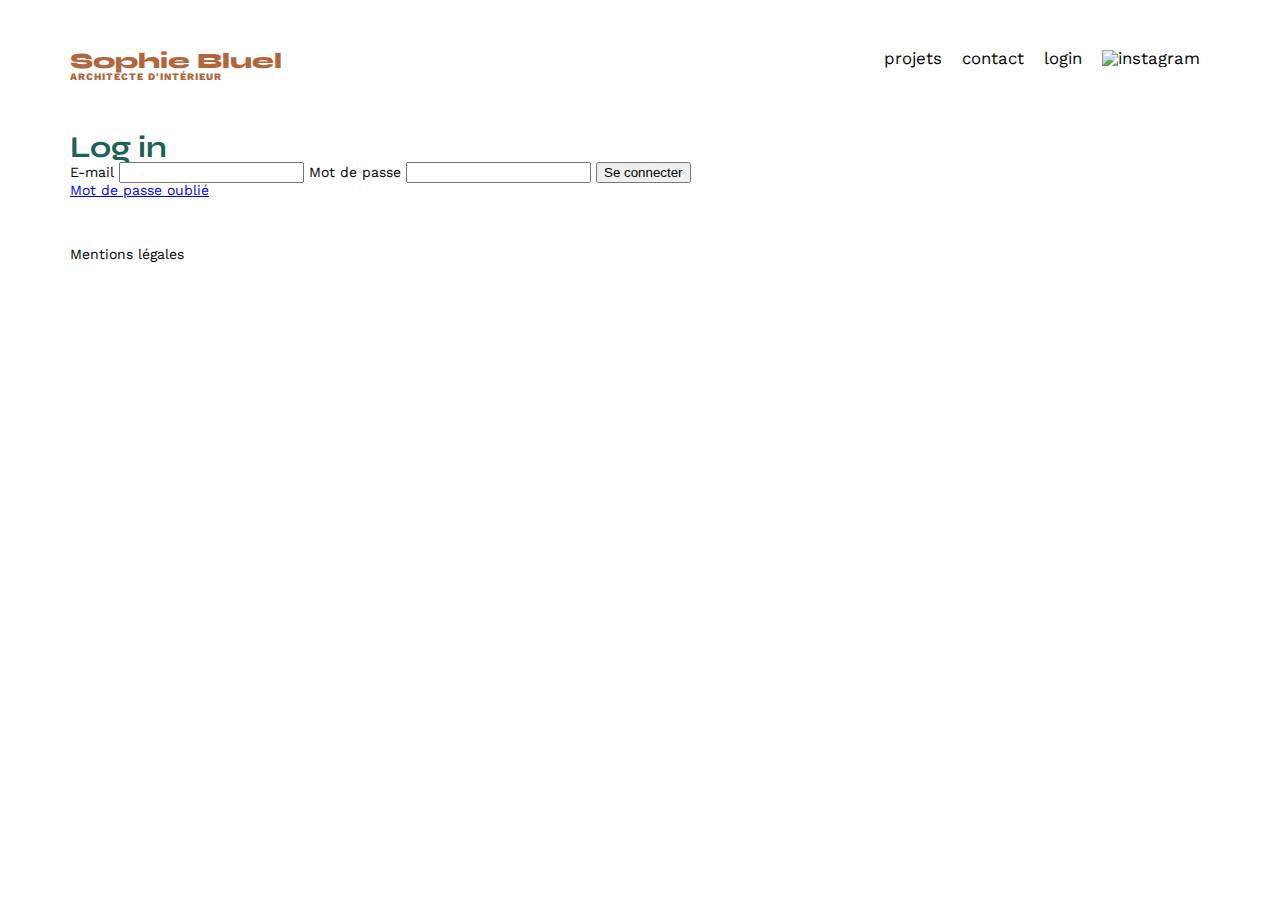
==== FrontEnd/login.html @ 7233178a "reste js sur les id pour se connecter" ====
<!DOCTYPE html>
<html lang="fr">
   <head>
      <meta charset="UTF-8" />
      <title>Sophie Bluel - Architecte d'intérieur</title>
      <meta name="viewport" content="width=device-width, initial-scale=1.0" />
      <link rel="preconnect" href="https://fonts.googleapis.com" />
      <link rel="preconnect" href="https://fonts.gstatic.com" crossorigin />
      <link href="https://fonts.googleapis.com/css2?family=Syne:wght@700;800&family=Work+Sans&display=swap" rel="stylesheet" />
      <meta name="description" content="" />
      <link rel="stylesheet" href="./assets/style.css" />
      <script src="./assets/login.js"></script>
   </head>
   <body>
      <header>
         <div>
            <h1>Sophie Bluel <span>ARCHITECTE D'INTÉRIEUR</span></h1>
         </div>
         <nav>
            <ul>
               <li>projets</li>
               <li>contact</li>
               <li>login</li>
               <li>
                  <img src="./assets/icons/instagram_login.png" alt="instagram" class="insta-login" />
               </li>
            </ul>
         </nav>
      </header>
      <main>
         <section id="login">
            <h2 id="title_login">Log in</h2>
            <form action="#" method="post">
               <label for="email">E-mail</label>
               <input type="email" id="email" />
               <label for="mdp" class="mdp">Mot de passe</label>
               <input type="password" id="mdp" />
               <button type="submit" class="connect">Se connecter</button>
            </form>
            <div><a href="#">Mot de passe oublié</a></div>
         </section>
      </main>
   </body>
   <footer><p>Mentions légales</p></footer>
</html>
---- FrontEnd/assets/style.css ----
/* http://meyerweb.com/eric/tools/css/reset/
   v2.0 | 20110126
   License: none (public domain)
*/

html, body, div, span, applet, object, iframe,
h1, h2, h3, h4, h5, h6, p, blockquote, pre,
a, abbr, acronym, address, big, cite, code,
del, dfn, em, img, ins, kbd, q, s, samp,
small, strike, strong, sub, sup, tt, var,
b, u, i, center,
dl, dt, dd, ol, ul, li,
fieldset, form, label, legend,
table, caption, tbody, tfoot, thead, tr, th, td,
article, aside, canvas, details, embed,
figure, figcaption, footer, header, hgroup,
menu, nav, output, ruby, section, summary,
time, mark, audio, video {
	margin: 0;
	padding: 0;
	border: 0;
	font-size: 100%;
	font: inherit;
	vertical-align: baseline;
}
/* HTML5 display-role reset for older browsers */
article, aside, details, figcaption, figure,
footer, header, hgroup, menu, nav, section {
	display: block;
}
body {
	line-height: 1;
}
ol, ul {
	list-style: none;
}
blockquote, q {
	quotes: none;
}
blockquote:before, blockquote:after,
q:before, q:after {
	content: '';
	content: none;
}
table {
	border-collapse: collapse;
	border-spacing: 0;
}
/** end reset css**/
body {
	max-width: 1140px;
	margin:auto;
	font-family: 'Work Sans' ;
	font-size: 14px;
}
header {
	display: flex;
	justify-content: space-between;
	margin: 50px 0
}
section {
	margin: 50px 0
}

h1{
	display: flex;
	flex-direction: column;
	font-family: 'Syne';
	font-size: 22px;
	font-weight: 800;
	color: #B1663C
}

h1 > span {
	font-family: 'Work Sans';
	font-size:10px;
	letter-spacing: 0.1em;
;
}

h2{
	font-family: 'Syne';
	font-weight: 700;
	font-size: 30px;
	color: #1D6154
}
nav ul {
	display: flex;
	align-items: center;
	list-style-type: none;

}
nav li {
	padding: 0 10px;
	font-size: 1.2em;
}

li:hover {
	color: #B1663C;
}
#introduction {
	display: flex;
	align-items: center;
}
#introduction figure {
	flex: 1
}
#introduction img {
	display: block;
	margin: auto;
	width: 80%;
}

#introduction article {
	flex: 1
}
#introduction h2 {
	margin-bottom: 1em;
}

#introduction p {
	margin-bottom: 0.5em;
}
#portfolio h2 {
	text-align: center;
	margin-bottom: 1em;
}
.gallery {
	width: 100%;
	display: grid;
	grid-template-columns: 1fr 1fr 1fr;
	grid-column-gap: 20px;
	grid-row-gap: 20px;
}

.gallery img {
	width: 100%;

}
#contact {
	width: 50%;
margin: auto;
}
#contact > * {
	text-align: center;

}
#contact h2{
	margin-bottom: 20px;
}
#contact form {
	text-align: left;
	margin-top:30px;
	display: flex;
	flex-direction: column;
}

#contact input {
	height: 50px;
	font-size: 1.2em;
	border: none;
	box-shadow: 0px 4px 14px rgba(0, 0, 0, 0.09);
}
#contact label {
	margin: 2em 0 1em 0;
}
#contact textarea {
	border: none;
	box-shadow: 0px 4px 14px rgba(0, 0, 0, 0.09);
}

input[type="submit"]{
	font-family: 'Syne';
	font-weight: 700;
	color: white;
	background-color: #1D6154;
	margin : 2em auto ;
	width: 180px;
	text-align: center;
	border-radius: 60px ;
}

footer nav ul {
	display: flex;
	justify-content: flex-end;
	margin: 2em
}
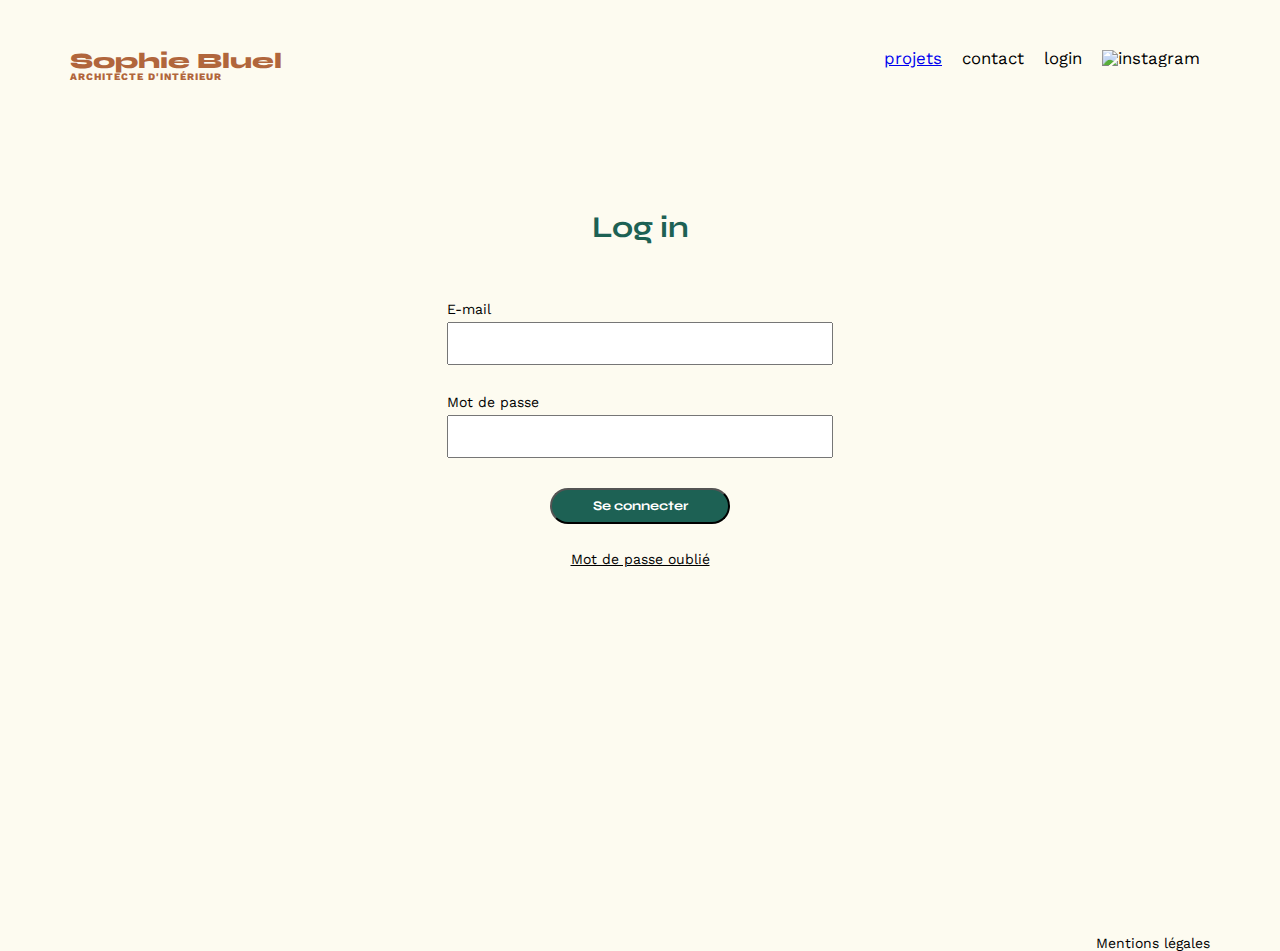
==== commit 5744547d: "modale 1 faite reste modale 2" ====
--- a/FrontEnd/login.html
+++ b/FrontEnd/login.html
@@ -9,7 +9,6 @@
       <link href="https://fonts.googleapis.com/css2?family=Syne:wght@700;800&family=Work+Sans&display=swap" rel="stylesheet" />
       <meta name="description" content="" />
       <link rel="stylesheet" href="./assets/style.css" />
-      <script src="./assets/login.js"></script>
    </head>
    <body>
       <header>
@@ -18,7 +17,7 @@
          </div>
          <nav>
             <ul>
-               <li>projets</li>
+               <li><a href="index.html">projets</a></li>
                <li>contact</li>
                <li>login</li>
                <li>
@@ -40,6 +39,7 @@
             <div><a href="#">Mot de passe oublié</a></div>
          </section>
       </main>
+      <footer><p>Mentions légales</p></footer>
+      <script src="./assets/login.js"></script>
    </body>
-   <footer><p>Mentions légales</p></footer>
 </html>
--- a/FrontEnd/assets/style.css
+++ b/FrontEnd/assets/style.css
@@ -3,186 +3,330 @@
    License: none (public domain)
 */
 
-html, body, div, span, applet, object, iframe,
-h1, h2, h3, h4, h5, h6, p, blockquote, pre,
-a, abbr, acronym, address, big, cite, code,
-del, dfn, em, img, ins, kbd, q, s, samp,
-small, strike, strong, sub, sup, tt, var,
-b, u, i, center,
-dl, dt, dd, ol, ul, li,
-fieldset, form, label, legend,
-table, caption, tbody, tfoot, thead, tr, th, td,
-article, aside, canvas, details, embed,
-figure, figcaption, footer, header, hgroup,
-menu, nav, output, ruby, section, summary,
-time, mark, audio, video {
-	margin: 0;
-	padding: 0;
-	border: 0;
-	font-size: 100%;
-	font: inherit;
-	vertical-align: baseline;
+html,
+body,
+div,
+span,
+applet,
+object,
+iframe,
+h1,
+h2,
+h3,
+h4,
+h5,
+h6,
+p,
+blockquote,
+pre,
+a,
+abbr,
+acronym,
+address,
+big,
+cite,
+code,
+del,
+dfn,
+em,
+img,
+ins,
+kbd,
+q,
+s,
+samp,
+small,
+strike,
+strong,
+sub,
+sup,
+tt,
+var,
+b,
+u,
+i,
+center,
+dl,
+dt,
+dd,
+ol,
+ul,
+li,
+fieldset,
+form,
+label,
+legend,
+table,
+caption,
+tbody,
+tfoot,
+thead,
+tr,
+th,
+td,
+article,
+aside,
+canvas,
+details,
+embed,
+figure,
+figcaption,
+footer,
+header,
+hgroup,
+menu,
+nav,
+output,
+ruby,
+section,
+summary,
+time,
+mark,
+audio,
+video {
+   margin: 0;
+   padding: 0;
+   border: 0;
+   font-size: 100%;
+   font: inherit;
+   vertical-align: baseline;
 }
 /* HTML5 display-role reset for older browsers */
-article, aside, details, figcaption, figure,
-footer, header, hgroup, menu, nav, section {
-	display: block;
+article,
+aside,
+details,
+figcaption,
+figure,
+footer,
+header,
+hgroup,
+menu,
+nav,
+section {
+   display: block;
 }
 body {
-	line-height: 1;
-}
-ol, ul {
-	list-style: none;
-}
-blockquote, q {
-	quotes: none;
-}
-blockquote:before, blockquote:after,
-q:before, q:after {
-	content: '';
-	content: none;
+   line-height: 1;
+}
+ol,
+ul {
+   list-style: none;
+}
+blockquote,
+q {
+   quotes: none;
+}
+blockquote:before,
+blockquote:after,
+q:before,
+q:after {
+   content: "";
+   content: none;
 }
 table {
-	border-collapse: collapse;
-	border-spacing: 0;
+   border-collapse: collapse;
+   border-spacing: 0;
 }
 /** end reset css**/
 body {
-	max-width: 1140px;
-	margin:auto;
-	font-family: 'Work Sans' ;
-	font-size: 14px;
+   background: #fdfbf0;
+   max-width: 1140px;
+   margin: auto;
+   font-family: "Work Sans";
+   font-size: 14px;
 }
 header {
-	display: flex;
-	justify-content: space-between;
-	margin: 50px 0
+   display: flex;
+   justify-content: space-between;
+   margin: 50px 0;
 }
 section {
-	margin: 50px 0
-}
-
-h1{
-	display: flex;
-	flex-direction: column;
-	font-family: 'Syne';
-	font-size: 22px;
-	font-weight: 800;
-	color: #B1663C
+   margin: 50px 0;
+}
+
+h1 {
+   display: flex;
+   flex-direction: column;
+   font-family: "Syne";
+   font-size: 22px;
+   font-weight: 800;
+   color: #b1663c;
 }
 
 h1 > span {
-	font-family: 'Work Sans';
-	font-size:10px;
-	letter-spacing: 0.1em;
-;
-}
-
-h2{
-	font-family: 'Syne';
-	font-weight: 700;
-	font-size: 30px;
-	color: #1D6154
+   font-family: "Work Sans";
+   font-size: 10px;
+   letter-spacing: 0.1em;
+}
+
+h2 {
+   font-family: "Syne";
+   font-weight: 700;
+   font-size: 30px;
+   color: #1d6154;
 }
 nav ul {
-	display: flex;
-	align-items: center;
-	list-style-type: none;
-
+   display: flex;
+   align-items: center;
+   list-style-type: none;
 }
 nav li {
-	padding: 0 10px;
-	font-size: 1.2em;
+   padding: 0 10px;
+   font-size: 1.2em;
 }
 
 li:hover {
-	color: #B1663C;
+   color: #b1663c;
 }
 #introduction {
-	display: flex;
-	align-items: center;
+   display: flex;
+   align-items: center;
 }
 #introduction figure {
-	flex: 1
+   flex: 1;
 }
 #introduction img {
-	display: block;
-	margin: auto;
-	width: 80%;
+   display: block;
+   margin: auto;
+   width: 80%;
 }
 
 #introduction article {
-	flex: 1
+   flex: 1;
 }
 #introduction h2 {
-	margin-bottom: 1em;
+   margin-bottom: 1em;
 }
 
 #introduction p {
-	margin-bottom: 0.5em;
+   margin-bottom: 0.5em;
 }
 #portfolio h2 {
-	text-align: center;
-	margin-bottom: 1em;
+   text-align: center;
+   margin-bottom: 1em;
 }
 .gallery {
-	width: 100%;
-	display: grid;
-	grid-template-columns: 1fr 1fr 1fr;
-	grid-column-gap: 20px;
-	grid-row-gap: 20px;
+   width: 100%;
+   display: grid;
+   grid-template-columns: 1fr 1fr 1fr;
+   grid-column-gap: 20px;
+   grid-row-gap: 20px;
 }
 
 .gallery img {
-	width: 100%;
-
+   width: 100%;
 }
 #contact {
-	width: 50%;
-margin: auto;
+   width: 50%;
+   margin: auto;
 }
 #contact > * {
-	text-align: center;
-
-}
-#contact h2{
-	margin-bottom: 20px;
+   text-align: center;
+}
+#contact h2 {
+   margin-bottom: 20px;
 }
 #contact form {
-	text-align: left;
-	margin-top:30px;
-	display: flex;
-	flex-direction: column;
+   text-align: left;
+   margin-top: 30px;
+   display: flex;
+   flex-direction: column;
 }
 
 #contact input {
-	height: 50px;
-	font-size: 1.2em;
-	border: none;
-	box-shadow: 0px 4px 14px rgba(0, 0, 0, 0.09);
+   height: 50px;
+   font-size: 1.2em;
+   border: none;
+   box-shadow: 0px 4px 14px rgba(0, 0, 0, 0.09);
 }
 #contact label {
-	margin: 2em 0 1em 0;
+   margin: 2em 0 1em 0;
 }
 #contact textarea {
-	border: none;
-	box-shadow: 0px 4px 14px rgba(0, 0, 0, 0.09);
-}
-
-input[type="submit"]{
-	font-family: 'Syne';
-	font-weight: 700;
-	color: white;
-	background-color: #1D6154;
-	margin : 2em auto ;
-	width: 180px;
-	text-align: center;
-	border-radius: 60px ;
+   border: none;
+   box-shadow: 0px 4px 14px rgba(0, 0, 0, 0.09);
+}
+
+input[type="submit"] {
+   font-family: "Syne";
+   font-weight: 700;
+   color: white;
+   background-color: #1d6154;
+   margin: 2em auto;
+   width: 180px;
+   text-align: center;
+   border-radius: 60px;
 }
 
 footer nav ul {
-	display: flex;
-	justify-content: flex-end;
-	margin: 2em
-}
-
+   display: flex;
+   justify-content: flex-end;
+   margin: 2em;
+}
+
+#bloc-btn {
+   display: flex;
+   justify-content: center;
+   column-gap: 5%;
+   margin: 50px 0px 50px 0px;
+}
+#bloc-btn button {
+   border: 1px solid #1d6154;
+   border-radius: 60px;
+   color: #1d6154;
+   font-family: "Syne";
+   font-weight: 700;
+   height: 37px;
+   width: auto;
+   background: #fdfbf0;
+   padding: 0px 15px 0px 15px;
+}
+.btn-selected {
+   background: #1d6154;
+   color: #fdfbf0;
+}
+/*****   PAGE DE CONNEXION  *****/
+
+.insta-login {
+   vertical-align: bottom;
+}
+#login {
+   padding: 80px 0px 370px 0px;
+   margin: auto;
+   width: fit-content;
+   display: grid;
+   place-items: center;
+}
+
+#login form {
+   display: flex;
+   flex-direction: column;
+   margin: 60px 0px 28px 0px;
+}
+#login label {
+   padding-bottom: 6px;
+}
+#login input {
+   margin-bottom: 30px;
+   height: 37px;
+   width: 378px;
+}
+.connect {
+   font-family: "Syne";
+   font-weight: 700;
+   color: white;
+   background-color: #1d6154;
+   margin: auto;
+   width: 180px;
+   height: 36px;
+   text-align: center;
+   border-radius: 60px;
+}
+#login a {
+   color: black;
+}
+
+footer {
+   display: flex;
+   justify-content: end;
+}
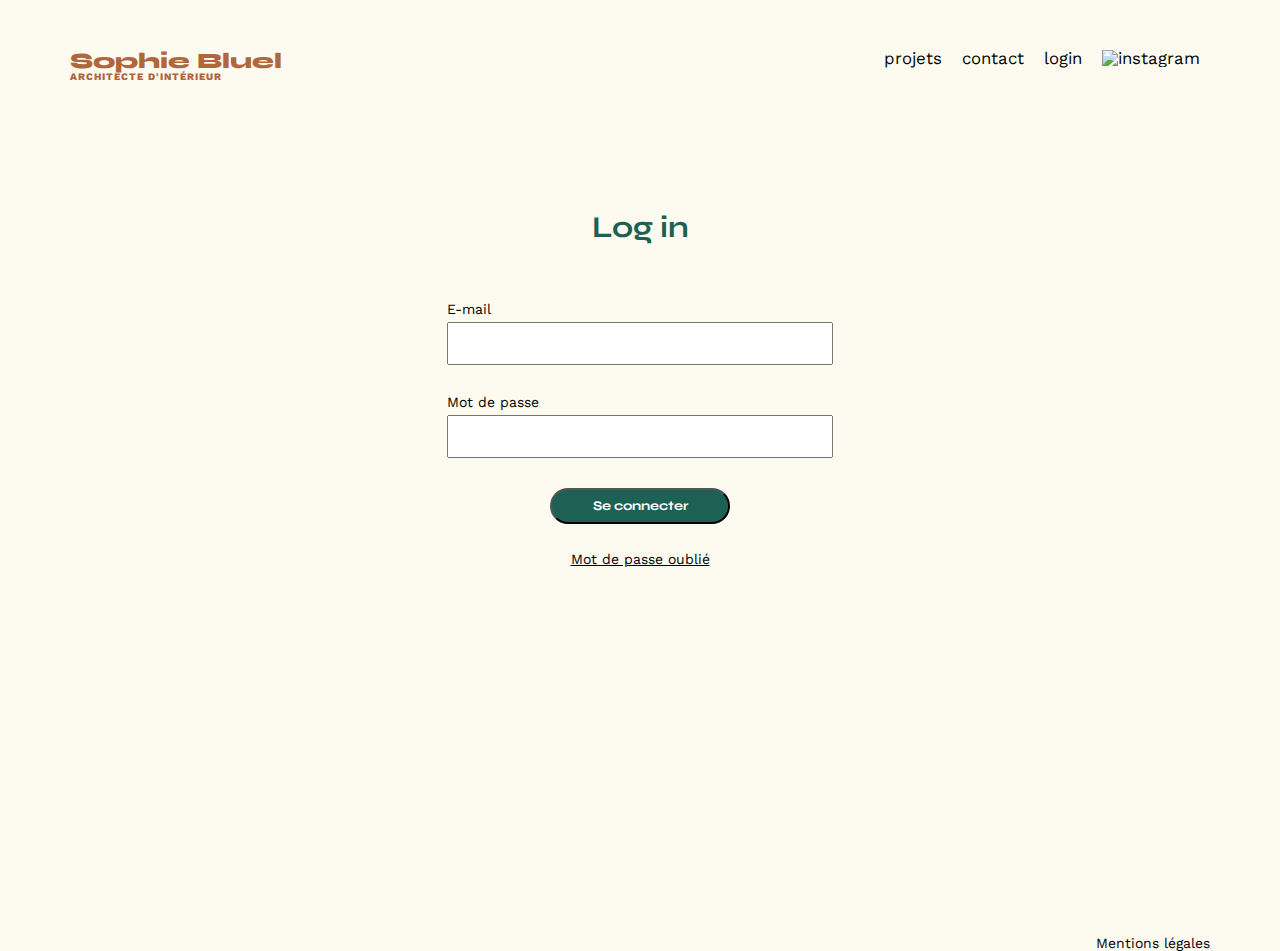
==== commit 70773503: "dernier commit" ====
--- a/FrontEnd/login.html
+++ b/FrontEnd/login.html
@@ -26,6 +26,7 @@
             </ul>
          </nav>
       </header>
+
       <main>
          <section id="login">
             <h2 id="title_login">Log in</h2>
--- a/FrontEnd/assets/style.css
+++ b/FrontEnd/assets/style.css
@@ -174,8 +174,13 @@
    padding: 0 10px;
    font-size: 1.2em;
 }
-
-li:hover {
+nav li a {
+   text-decoration: none;
+   color: black;
+}
+
+li:hover,
+nav li a:hover {
    color: #b1663c;
 }
 #introduction {
@@ -190,16 +195,32 @@
    margin: auto;
    width: 80%;
 }
+.modif-image-profil {
+   font-family: "work Sans";
+   display: flex;
+   text-decoration: none;
+   color: black;
+   margin: 10px 0px 0px 54px;
+}
 
 #introduction article {
    flex: 1;
 }
+.modif-para {
+   font-family: "work Sans";
+   text-decoration: none;
+   color: black;
+   display: flex;
+}
 #introduction h2 {
    margin-bottom: 1em;
 }
 
 #introduction p {
    margin-bottom: 0.5em;
+}
+#portfolio {
+   position: relative;
 }
 #portfolio h2 {
    text-align: center;
@@ -273,17 +294,251 @@
 #bloc-btn button {
    border: 1px solid #1d6154;
    border-radius: 60px;
-   color: #1d6154;
    font-family: "Syne";
    font-weight: 700;
    height: 37px;
    width: auto;
+   padding: 0px 15px 0px 15px;
+}
+.basics-style-btn {
+   color: #1d6154;
    background: #fdfbf0;
-   padding: 0px 15px 0px 15px;
-}
-.btn-selected {
+}
+.active-btn {
    background: #1d6154;
    color: #fdfbf0;
+}
+
+/*** PAGE EDITION ***/
+
+.black-band-design {
+   text-align: center;
+   display: flex;
+   justify-content: center;
+   align-items: center;
+   width: 100%;
+   height: 50px;
+   background-color: black;
+   color: white;
+   margin: 0px 0px 25px 0px;
+}
+.black-band-design p {
+   font-family: "Work Sans";
+   font-size: 14px;
+}
+
+.black-band-design button {
+   border-radius: 60px;
+   height: 35px;
+   width: 216px;
+   font-family: "Work Sans";
+}
+
+/*** MODALE ***/
+
+.modale-modif {
+   text-decoration: none;
+   display: inline-flex;
+   color: black;
+   font-family: "Work Sans";
+   font-size: 14px;
+   padding-left: 12px;
+   position: absolute;
+   right: 31%;
+   top: 0.4%;
+}
+.modale {
+   visibility: hidden;
+   opacity: 0;
+   position: fixed;
+   top: 0;
+   right: 0;
+   bottom: 0;
+   left: 0;
+   background: rgba(77, 77, 77, 0.6);
+   display: flex;
+   justify-content: center;
+   align-items: center;
+   transition: 1.4s;
+}
+.modale:target {
+   visibility: visible;
+   opacity: 1;
+}
+
+.modale-content {
+   background: white;
+   position: relative;
+   display: flex;
+   align-items: center;
+   flex-direction: column;
+   width: 52%;
+   padding: 33px 10px 45px 10px;
+   border-radius: 10px;
+}
+.modale-content h2 {
+   margin: 30px;
+   color: black;
+   font-family: "Work Sans";
+}
+.modale-close {
+   text-decoration: none;
+   position: absolute;
+   top: 24px;
+   right: 38px;
+   font-size: 23px;
+   color: black;
+}
+
+.gallery-modal {
+   display: flex;
+   flex-wrap: wrap;
+   gap: 10px;
+   border-bottom: 1px solid #b3b3b3;
+   margin: 32px 76px;
+   padding-bottom: 50px;
+}
+.gallery-modal figure {
+   display: flex;
+   flex-direction: column;
+   position: relative;
+}
+
+.icon-modal {
+   background: black;
+   width: 17px;
+   height: 18px;
+   display: flex;
+   justify-content: center;
+   align-items: center;
+   border-radius: 3px 3px 3px 3px;
+}
+.gallery-modal .fa {
+   position: absolute;
+   color: white;
+   display: flex;
+   justify-content: center;
+   align-items: center;
+   right: 6px;
+   top: 4px;
+   font-size: xx-small;
+}
+
+.add-image-modal {
+   margin: 10px 0px 10px 0px;
+   display: flex;
+   order: 3;
+   background: #1d6154;
+   color: white;
+   border-radius: 60px;
+   width: 230px;
+   height: 35px;
+   justify-content: center;
+   align-items: center;
+   font-family: "Work Sans";
+}
+.delete-galerie {
+   display: flex;
+   order: 4;
+   color: #d65353;
+}
+.image-modal {
+   width: 75px;
+   height: 100px;
+}
+.gallery-modal p {
+   margin-top: 4px;
+}
+
+.modal-display-none {
+   display: none;
+}
+
+#second-modal form {
+   display: flex;
+   flex-direction: column;
+   width: 420px;
+   border-bottom: 1px solid #b3b3b3;
+}
+#second-modal .fa-arrow-left {
+   position: absolute;
+   left: 30px;
+   font-size: 1.25em;
+}
+#label-photo-projet {
+   overflow: hidden;
+   background: #e8f1f7;
+   height: 200px;
+   border-radius: 3px;
+   display: flex;
+   align-items: center;
+   justify-content: center;
+   flex-direction: column;
+   padding: 10px 0px 0px 0px;
+}
+
+#img-uploaded {
+   width: 65%;
+   height: auto;
+}
+#img-uploaded img {
+   width: 93%;
+   height: 81%;
+}
+
+#label-photo-projet .fa-image {
+   width: 73px;
+   height: 60px;
+   display: flex;
+   align-items: center;
+   justify-content: center;
+   color: #b9c5cc;
+   font-size: 4.5em;
+}
+
+#photo-projet {
+   width: 173px;
+   height: 36px;
+   background: #cbd6dc;
+   border-radius: 50px;
+   color: transparent;
+   display: flex;
+   margin: 27px 0px 11px 0px;
+}
+#photo-projet::before {
+   content: "+ Ajouter photo";
+   color: #306685;
+   padding: 9px 33px;
+   font-size: 14px;
+   font-family: "Work Sans";
+   cursor: pointer;
+}
+#photo-projet::-webkit-file-upload-button {
+   visibility: hidden;
+}
+
+#title {
+   border: none;
+   box-shadow: 0px 4px 14px rgb(0 0 0 / 9%);
+   height: 37px;
+}
+#category {
+   border: none;
+   box-shadow: 0px 4px 14px rgb(0 0 0 / 9%);
+   height: 37px;
+   margin-bottom: 53px;
+}
+#second-modal form label {
+   margin: 18px 0px 8px 0px;
+}
+#second-modal button {
+   margin: 32px 0px 20px 0px;
+   background: #a7a7a7;
+   color: white;
+   border-radius: 60px;
+   width: 216px;
+   height: 35px;
+   border: none;
 }
 /*****   PAGE DE CONNEXION  *****/
 
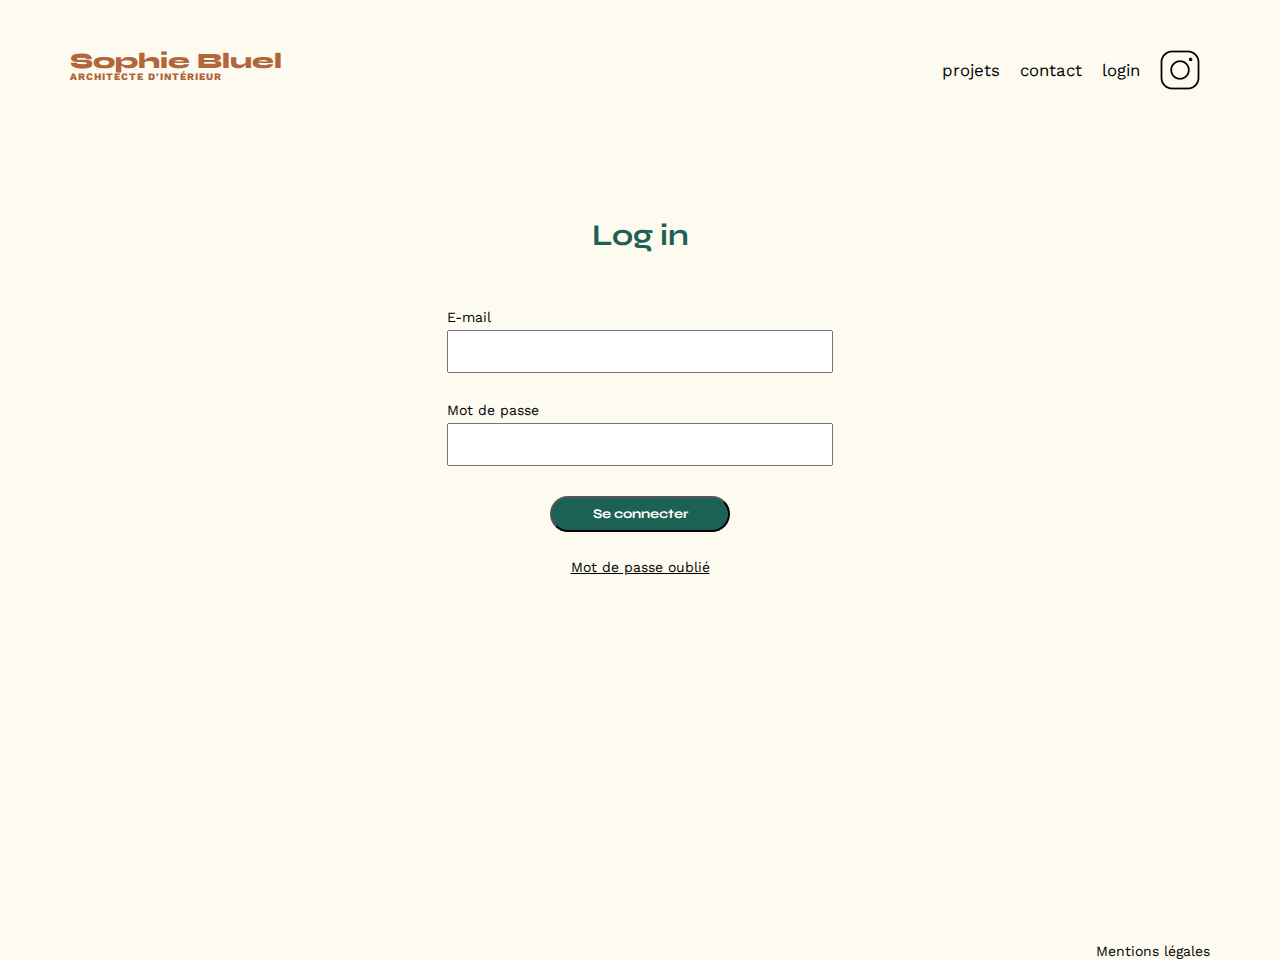
==== commit d168a3d4: "icon instagram" ====
--- a/FrontEnd/login.html
+++ b/FrontEnd/login.html
@@ -21,7 +21,7 @@
                <li>contact</li>
                <li>login</li>
                <li>
-                  <img src="./assets/icons/instagram_login.png" alt="instagram" class="insta-login" />
+                  <img src="./assets/icons/instagram.png" alt="instagram" class="insta-login" />
                </li>
             </ul>
          </nav>
--- a/FrontEnd/assets/style.css
+++ b/FrontEnd/assets/style.css
@@ -414,6 +414,7 @@
    border-radius: 3px 3px 3px 3px;
 }
 .gallery-modal .fa {
+   cursor: pointer;
    position: absolute;
    color: white;
    display: flex;
